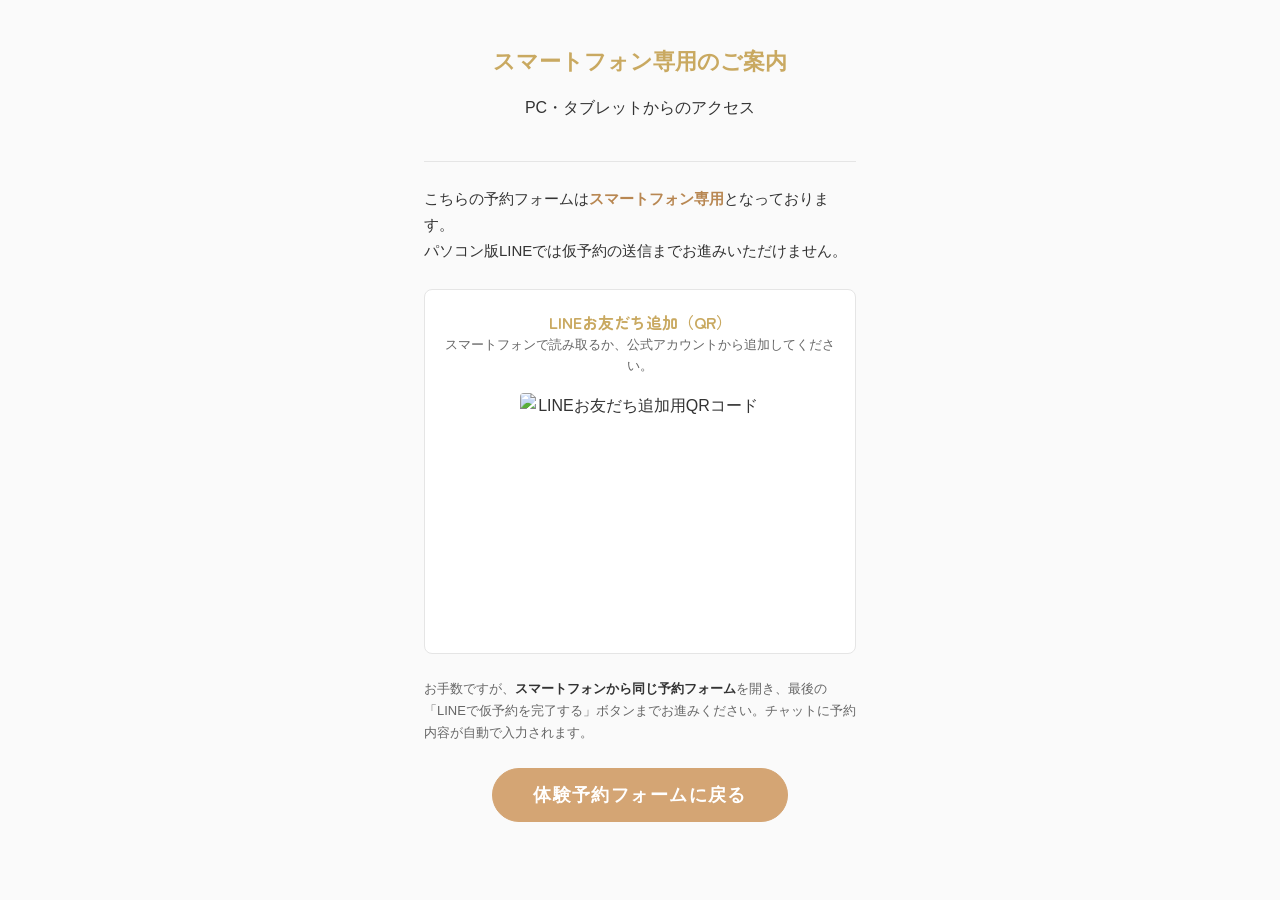
==== reservation-pc-line.html @ 1fbed723 "feat: PC向けLINE案内ページ（友だち追加QR）とスマホ判定で導線分岐 Made-with: Cursor" ====
<!DOCTYPE html>
<html lang="ja">
<head>
  <meta charset="UTF-8">
  <meta name="viewport" content="width=device-width, initial-scale=1">
  <title>スマートフォン専用のご案内｜体験予約｜ソラ</title>
  <link rel="preconnect" href="https://fonts.googleapis.com">
  <link rel="preconnect" href="https://fonts.gstatic.com" crossorigin>
  <link href="https://fonts.googleapis.com/css2?family=Jost:wght@400;500;600;700&family=Zen+Maru+Gothic:wght@500&display=swap" rel="stylesheet">
  <link rel="stylesheet" href="reservation-demo.css">
</head>
<body class="rv-body">
  <div class="rv-wrap">
    <header class="rv-header">
      <div class="rv-header-inner">
        <h1 class="rv-header-title">スマートフォン専用のご案内</h1>
        <p class="rv-sp-notice">PC・タブレットからのアクセス</p>
      </div>
    </header>

    <main class="rv-main rv-pc-line-main">
      <p class="rv-pc-line-lead">
        こちらの予約フォームは<strong>スマートフォン専用</strong>となっております。<br>
        パソコン版LINEでは仮予約の送信までお進みいただけません。
      </p>

      <section class="rv-pc-line-section" aria-labelledby="rv-pc-qr-heading">
        <h2 id="rv-pc-qr-heading" class="rv-pc-line-subtitle">LINEお友だち追加（QR）</h2>
        <p class="rv-step-sub rv-step-sub--muted">スマートフォンで読み取るか、公式アカウントから追加してください。</p>
        <div class="rv-pc-qr-wrap">
          <img
            class="rv-pc-qr"
            src="https://qr-official.line.me/gs/M_yvw5386a_GW.png?oat_content=qr"
            alt="LINEお友だち追加用QRコード"
            width="240"
            height="240"
            loading="lazy"
            decoding="async">
        </div>
      </section>

      <p class="rv-pc-line-note">
        お手数ですが、<strong>スマートフォンから同じ予約フォーム</strong>を開き、最後の「LINEで仮予約を完了する」ボタンまでお進みください。チャットに予約内容が自動で入力されます。
      </p>

      <div class="rv-step-actions rv-step-actions--column rv-pc-line-actions">
        <a href="index.html" class="rv-btn rv-btn-primary">体験予約フォームに戻る</a>
      </div>
    </main>
  </div>
</body>
</html>
---- reservation-demo.css ----
/**
 * 予約デモ PoC 用スタイル（rv- プレフィックスのみ・既存クラスは一切上書きしない）
 * 既存LPのトーンに合わせた変数を当ファイル内で定義
 */
:root {
  --rv-color-primary: #d4a574;
  --rv-color-primary-dark: #b88752;
  --rv-color-gold: #c9a961;
  --rv-color-text: #333;
  --rv-color-text-muted: #666;
  --rv-color-bg: #fff;
  --rv-color-border: #e5e5e5;
  --rv-color-text-inverse: #fff;
  --rv-font-en: 'Jost', sans-serif;
  --rv-font-hand: 'Zen Maru Gothic', sans-serif;
}

.rv-body {
  margin: 0;
  font-family: "Helvetica Neue", Arial, "Hiragino Kaku Gothic ProN", "Hiragino Sans", Meiryo, sans-serif;
  color: var(--rv-color-text);
  background-color: #fafafa;
  line-height: 1.6;
}

.rv-wrap {
  max-width: 480px;
  margin: 0 auto;
  min-height: 100vh;
  display: flex;
  flex-direction: column;
  padding: 16px;
  box-sizing: border-box;
}

.rv-header {
  padding: 20px 0 24px;
  border-bottom: 1px solid var(--rv-color-border);
  margin-bottom: 24px;
  text-align: center;
}

.rv-header-title {
  margin: 0 0 8px;
  font-size: 20px;
  font-weight: 600;
  font-family: var(--rv-font-en);
  color: var(--rv-color-gold);
}

.rv-header-lead {
  margin: 0;
  font-size: 13px;
  color: var(--rv-color-text-muted);
}

.rv-main {
  flex: 1;
}

/* ステップ：表示は .is-current のときのみ */
.rv-step {
  display: none;
  padding: 0 0 32px;
}

.rv-step.is-current {
  display: block;
}

.rv-step-title {
  margin: 0 0 10px;
  font-size: 18px;
  font-weight: 600;
  font-family: var(--rv-font-en);
  color: var(--rv-color-text);
  text-align: center;
}

.rv-progress {
  display: flex;
  justify-content: center;
  align-items: center;
  gap: 10px;
  margin: 0 0 18px;
}

.rv-dot {
  width: 8px;
  height: 8px;
  border-radius: 50%;
  background: var(--rv-color-border);
  flex-shrink: 0;
}

.rv-dot.is-active {
  width: 10px;
  height: 10px;
  background: var(--rv-color-primary);
}

.rv-step-sub {
  margin: 0 0 12px;
  font-size: 14px;
  color: var(--rv-color-text-muted);
  text-align: center;
}

.rv-step-sub--muted {
  margin-top: -8px;
  margin-bottom: 16px;
  font-size: 13px;
}

/* 選択肢エリア（店舗・曜日） */
.rv-options {
  display: flex;
  flex-wrap: wrap;
  gap: 12px;
  margin-bottom: 24px;
  justify-content: center;
}

.rv-day-options {
  display: flex;
  flex-wrap: wrap;
  justify-content: center;
  gap: 8px;
}

.rv-date-options {
  margin-left: auto;
  margin-right: auto;
}

.rv-option-btn--date {
  width: auto;
  min-width: 6.5em;
  max-width: none;
  flex: 0 0 auto;
  padding: 12px 14px;
  font-size: 15px;
}

.rv-option-btn {
  display: block;
  width: 100%;
  max-width: 220px;
  padding: 14px 20px;
  font-size: 16px;
  font-weight: 500;
  color: var(--rv-color-text);
  background: var(--rv-color-bg);
  border: 2px solid var(--rv-color-border);
  border-radius: 12px;
  cursor: pointer;
  transition: border-color 0.2s, background 0.2s;
  box-sizing: border-box;
  text-align: center;
}

.rv-option-btn:hover {
  border-color: var(--rv-color-primary);
  background: #fefaf6;
}

.rv-option-btn.is-selected {
  border-color: var(--rv-color-primary);
  background: #fefaf6;
  color: var(--rv-color-primary-dark);
}

.rv-option-btn.is-disabled {
  opacity: 0.4;
  cursor: not-allowed;
}

.rv-option-btn.is-disabled:hover {
  border-color: var(--rv-color-border);
  background: var(--rv-color-bg);
}

/* レッスン一覧 */
.rv-lesson-list {
  display: flex;
  flex-direction: column;
  gap: 10px;
  margin-bottom: 24px;
}

.rv-lesson-btn {
  display: block;
  width: 100%;
  padding: 14px 16px;
  font-size: 15px;
  text-align: left;
  color: var(--rv-color-text);
  background: var(--rv-color-bg);
  border: 2px solid var(--rv-color-border);
  border-radius: 12px;
  cursor: pointer;
  transition: border-color 0.2s, background 0.2s;
  box-sizing: border-box;
}

.rv-lesson-btn:hover {
  border-color: var(--rv-color-primary);
  background: #fefaf6;
}

.rv-lesson-btn.is-selected {
  border-color: var(--rv-color-primary);
  background: #fefaf6;
  color: var(--rv-color-primary-dark);
}

.rv-lesson-btn .rv-lesson-time {
  display: inline-block;
  min-width: 4em;
  font-weight: 600;
  margin-right: 8px;
}

/* フォーム */
.rv-form {
  margin-bottom: 24px;
}

.rv-label {
  display: block;
  margin-bottom: 6px;
  font-size: 14px;
  font-weight: 500;
  color: var(--rv-color-text);
}

.rv-input {
  width: 100%;
  padding: 12px 14px;
  font-size: 16px;
  border: 1px solid var(--rv-color-border);
  border-radius: 8px;
  box-sizing: border-box;
}

.rv-input::placeholder {
  color: #aaa;
}

.rv-input:focus {
  outline: none;
  border-color: var(--rv-color-primary);
}

/* ボタン */
.rv-step-actions {
  display: flex;
  gap: 12px;
  flex-wrap: wrap;
  margin-top: 8px;
  justify-content: center;
}

.rv-step-actions--column {
  flex-direction: column;
  align-items: center;
}

.rv-btn {
  display: inline-flex;
  align-items: center;
  justify-content: center;
  min-height: 54px;
  padding: 0 40px;
  font-size: 18px;
  font-weight: 400;
  letter-spacing: 0.15em;
  line-height: 1;
  text-align: center;
  text-decoration: none;
  border-radius: 100px;
  cursor: pointer;
  transition: transform 0.3s ease, box-shadow 0.3s ease, filter 0.3s ease, background-color 0.3s ease, border-color 0.3s ease, color 0.3s ease;
  -webkit-tap-highlight-color: transparent;
  box-sizing: border-box;
  font-family: inherit;
  white-space: nowrap;
}

.rv-btn:active:not(:disabled) {
  transform: scale(0.98);
  box-shadow: none;
}

.rv-btn:disabled {
  opacity: 0.5;
  cursor: not-allowed;
}

.rv-btn-back {
  background: var(--rv-color-bg);
  color: var(--rv-color-primary);
  border: 1px solid var(--rv-color-primary);
}

.rv-btn-back:hover:not(:disabled) {
  background-color: var(--rv-color-primary);
  color: var(--rv-color-text-inverse);
  transform: translateY(-2px);
  box-shadow: 0 10px 25px rgba(212, 165, 116, 0.2);
}

.rv-btn-back:active:not(:disabled) {
  transform: scale(0.98);
}

.rv-btn-next,
.rv-btn-primary {
  border: 1px solid var(--rv-color-primary);
  background-color: var(--rv-color-primary);
  color: var(--rv-color-text-inverse);
  font-weight: 600;
  letter-spacing: 0.08em;
}

.rv-btn-next:hover:not(:disabled),
.rv-btn-primary:hover:not(:disabled) {
  filter: brightness(1.05);
  transform: translateY(-2px);
  box-shadow: 0 10px 25px rgba(212, 165, 116, 0.25);
}

.rv-btn-next:active:not(:disabled),
.rv-btn-primary:active:not(:disabled) {
  transform: scale(0.98);
}

.rv-line-cta {
  text-align: center;
  font-size: 14px;
  font-weight: 600;
  margin: 16px 0 8px;
  color: #333;
}

.rv-line-send-hint {
  margin: 0 0 10px;
  font-size: 14px;
  font-weight: 700;
  color: var(--rv-color-primary-dark);
  text-align: center;
}

.rv-btn-line {
  display: flex !important;
  flex-direction: column;
  align-items: center;
  justify-content: center;
  width: 100%;
  max-width: 376px;
  min-height: 80px;
  padding: 15px 52px !important;
  margin: 0 auto;
  font-size: 21px;
  font-weight: bold;
  letter-spacing: 0.05em;
  line-height: 1.2;
  white-space: normal;
  text-align: center;
  color: #fff !important;
  text-decoration: none !important;
  border: none;
  border-radius: 100px;
  border-bottom: 5px solid #007700;
  background: linear-gradient(180deg, #00c300 0%, #009900 100%);
  box-shadow: 0 8px 20px rgba(0, 0, 0, 0.3);
}

.rv-btn-line:hover {
  filter: brightness(1.05);
  box-shadow: 0 10px 25px rgba(0, 0, 0, 0.25);
}

.rv-btn-line:active:not(:disabled) {
  transform: scale(0.98);
  filter: brightness(0.98);
}

@media (min-width: 769px) {
  .rv-btn-line {
    max-width: 450px;
    padding: 12px 40px !important;
    font-size: 18px;
    min-height: 72px;
  }
}

/* STEP6 説明（LINE送信前） */
.rv-complete-message {
  margin-bottom: 20px;
  padding: 16px;
  background: #f5f5f5;
  border-radius: 12px;
  font-size: 14px;
  color: var(--rv-color-text);
  line-height: 1.7;
  text-align: center;
}

.rv-complete-message p {
  line-height: 1.8;
  text-align: center;
  max-width: 320px;
  margin: 0 auto 14px;
}

.rv-complete-message p:last-child {
  margin-bottom: 0;
}

.rv-complete-message .rv-note {
  max-width: 300px;
  margin: 16px auto;
  line-height: 1.7;
  text-align: center;
  font-weight: 600;
  padding: 12px 14px;
  color: var(--rv-color-text);
  background: #f0ebe3;
  border-radius: 8px;
  border-left: 3px solid var(--rv-color-primary);
  box-sizing: border-box;
}

.rv-summary {
  margin-bottom: 24px;
  padding: 16px;
  background: var(--rv-color-bg);
  border: 1px solid var(--rv-color-border);
  border-radius: 12px;
  font-size: 14px;
  line-height: 1.8;
}

.rv-summary-title {
  margin: 0 0 10px;
  font-size: 14px;
  font-weight: 700;
  color: var(--rv-color-text-muted);
  text-align: center;
}

.rv-summary dl {
  margin: 0;
  display: grid;
  gap: 6px 12px;
}

.rv-summary dt {
  margin: 0;
  font-weight: 600;
  color: var(--rv-color-text-muted);
  grid-column: 1;
}

.rv-summary dd {
  margin: 0;
  grid-column: 2;
}

.rv-line-sub-link {
  display: block;
  margin-top: 14px;
  font-size: 13px;
  color: var(--rv-color-text-muted);
  text-align: center;
  text-decoration: underline;
}

.rv-line-sub-link:hover {
  color: var(--rv-color-primary);
}

.rv-footer-lp {
  margin: 28px 0 0;
  padding: 0;
  text-align: center;
}

.rv-footer-lp-link {
  font-size: 12px;
  color: #aaa;
  text-decoration: underline;
}

.rv-footer-lp-link:hover {
  color: var(--rv-color-text-muted);
}

@media (min-width: 769px) {
  .rv-wrap {
    padding: 24px;
  }
  .rv-header-title {
    font-size: 22px;
  }
  .rv-step-title {
    font-size: 20px;
  }
  .rv-option-btn {
    max-width: 200px;
  }
}

/* PC向け：LINE案内ページ */
.rv-pc-line-main {
  padding-bottom: 32px;
}

.rv-pc-line-lead {
  margin: 0 0 24px;
  font-size: 15px;
  line-height: 1.75;
  color: var(--rv-color-text);
}

.rv-pc-line-lead strong {
  color: var(--rv-color-primary-dark);
  font-weight: 600;
}

.rv-pc-line-section {
  margin: 0 0 24px;
  padding: 20px 16px;
  background: var(--rv-color-bg);
  border: 1px solid var(--rv-color-border);
  border-radius: 8px;
  text-align: center;
}

.rv-pc-line-subtitle {
  margin: 0 0 8px;
  font-size: 16px;
  font-weight: 600;
  font-family: var(--rv-font-hand);
  color: var(--rv-color-gold);
}

.rv-pc-qr-wrap {
  margin: 16px auto 0;
  max-width: 260px;
}

.rv-pc-qr {
  display: block;
  width: 100%;
  max-width: 240px;
  height: auto;
  margin: 0 auto;
  border-radius: 4px;
}

.rv-pc-line-note {
  margin: 0 0 24px;
  font-size: 13px;
  line-height: 1.7;
  color: var(--rv-color-text-muted);
}

.rv-pc-line-note strong {
  color: var(--rv-color-text);
  font-weight: 600;
}

.rv-pc-line-actions {
  margin-top: 8px;
}
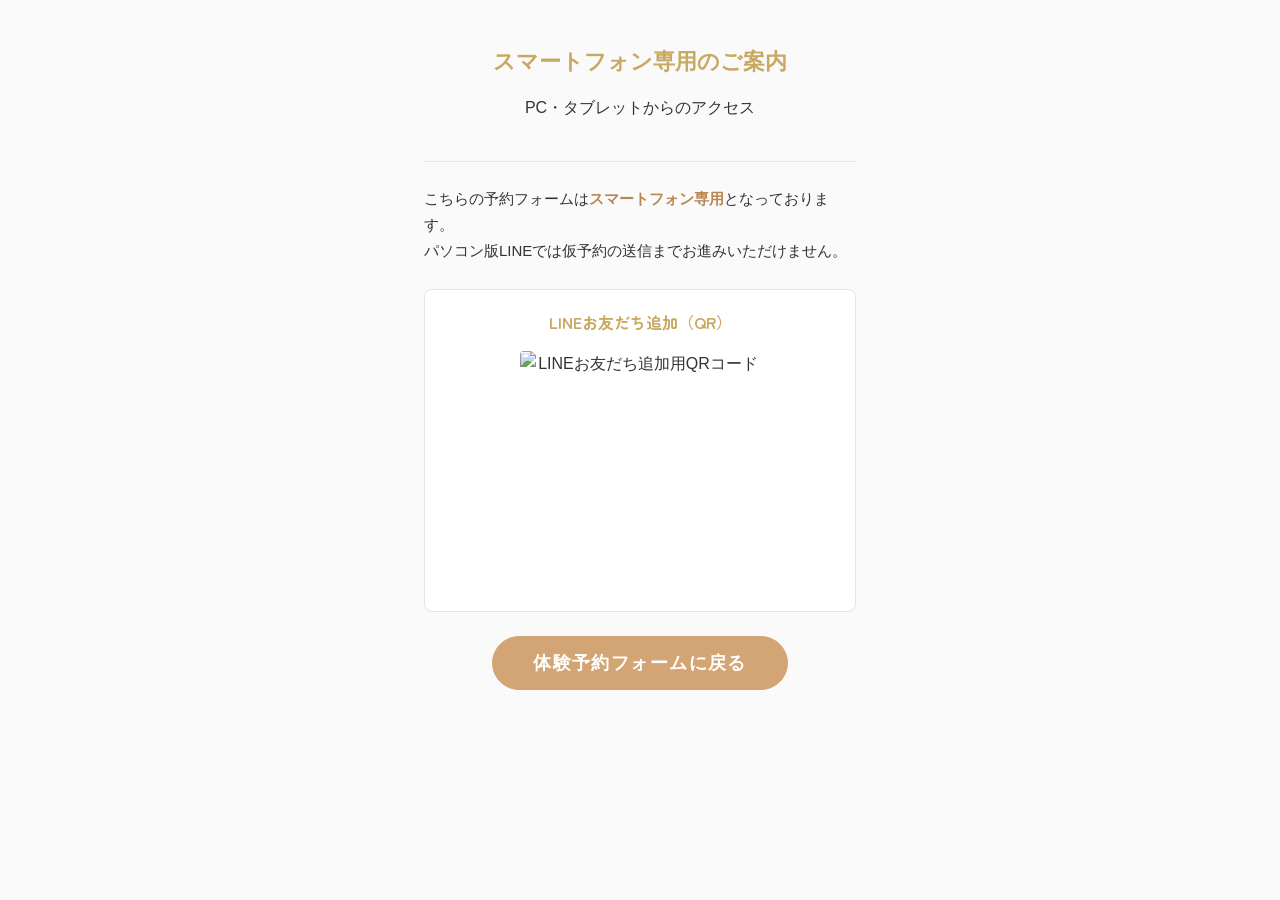
==== commit 2107c669: "chore: PC案内のQR下の説明文を削除 Made-with: Cursor" ====
--- a/reservation-pc-line.html
+++ b/reservation-pc-line.html
@@ -26,7 +26,6 @@
 
       <section class="rv-pc-line-section" aria-labelledby="rv-pc-qr-heading">
         <h2 id="rv-pc-qr-heading" class="rv-pc-line-subtitle">LINEお友だち追加（QR）</h2>
-        <p class="rv-step-sub rv-step-sub--muted">スマートフォンで読み取るか、公式アカウントから追加してください。</p>
         <div class="rv-pc-qr-wrap">
           <img
             class="rv-pc-qr"
@@ -39,10 +38,6 @@
         </div>
       </section>
 
-      <p class="rv-pc-line-note">
-        お手数ですが、<strong>スマートフォンから同じ予約フォーム</strong>を開き、最後の「LINEで仮予約を完了する」ボタンまでお進みください。チャットに予約内容が自動で入力されます。
-      </p>
-
       <div class="rv-step-actions rv-step-actions--column rv-pc-line-actions">
         <a href="index.html" class="rv-btn rv-btn-primary">体験予約フォームに戻る</a>
       </div>
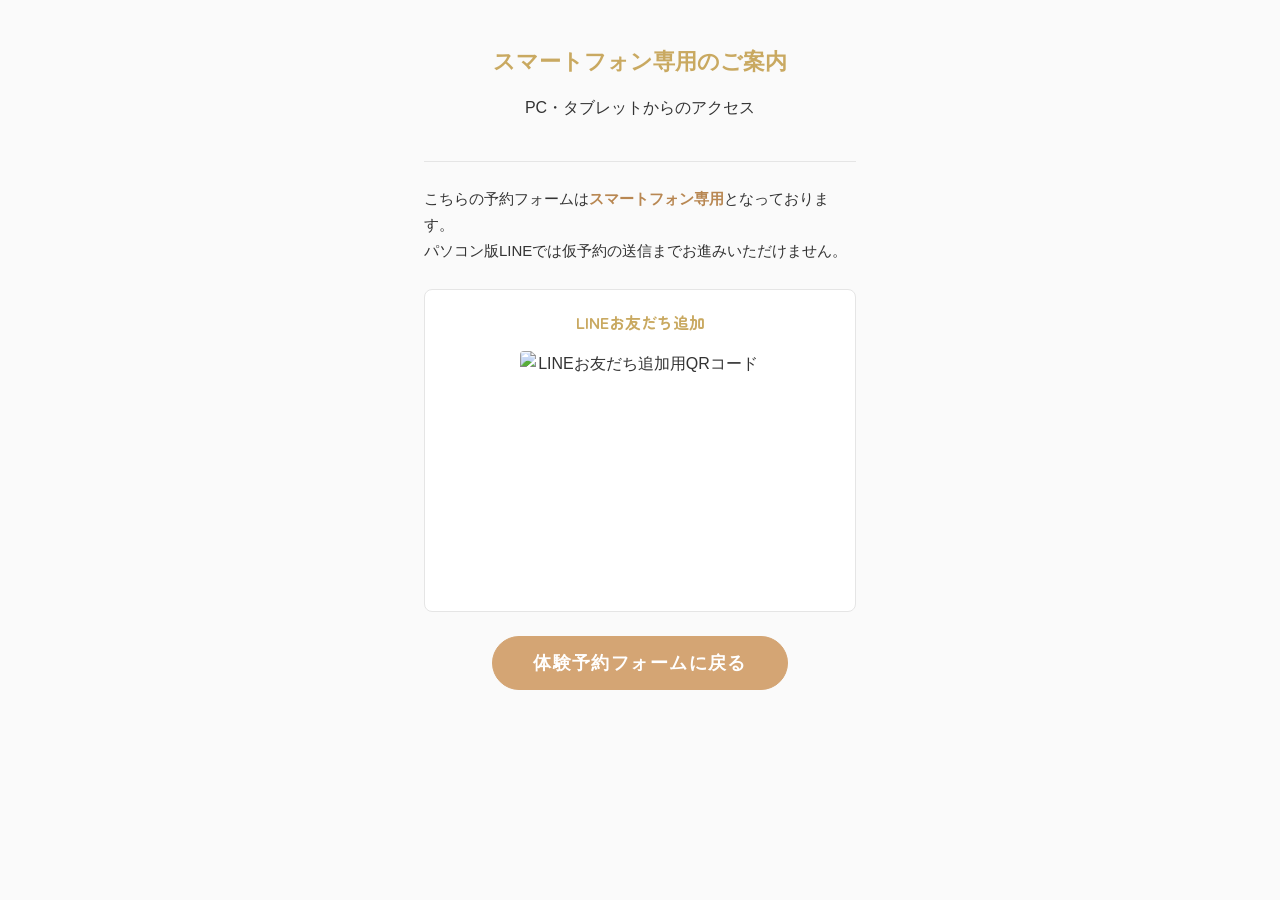
==== commit 7c10efd6: "fix: PC向けLINEヒントに改行、ボタン文言をLINEお友だち追加に統一 Made-with: Cursor" ====
--- a/reservation-pc-line.html
+++ b/reservation-pc-line.html
@@ -25,7 +25,7 @@
       </p>
 
       <section class="rv-pc-line-section" aria-labelledby="rv-pc-qr-heading">
-        <h2 id="rv-pc-qr-heading" class="rv-pc-line-subtitle">LINEお友だち追加（QR）</h2>
+        <h2 id="rv-pc-qr-heading" class="rv-pc-line-subtitle">LINEお友だち追加</h2>
         <div class="rv-pc-qr-wrap">
           <img
             class="rv-pc-qr"
--- a/reservation-demo.css
+++ b/reservation-demo.css
@@ -560,18 +560,6 @@
   border-radius: 4px;
 }
 
-.rv-pc-line-note {
-  margin: 0 0 24px;
-  font-size: 13px;
-  line-height: 1.7;
-  color: var(--rv-color-text-muted);
-}
-
-.rv-pc-line-note strong {
-  color: var(--rv-color-text);
-  font-weight: 600;
-}
-
 .rv-pc-line-actions {
   margin-top: 8px;
 }
